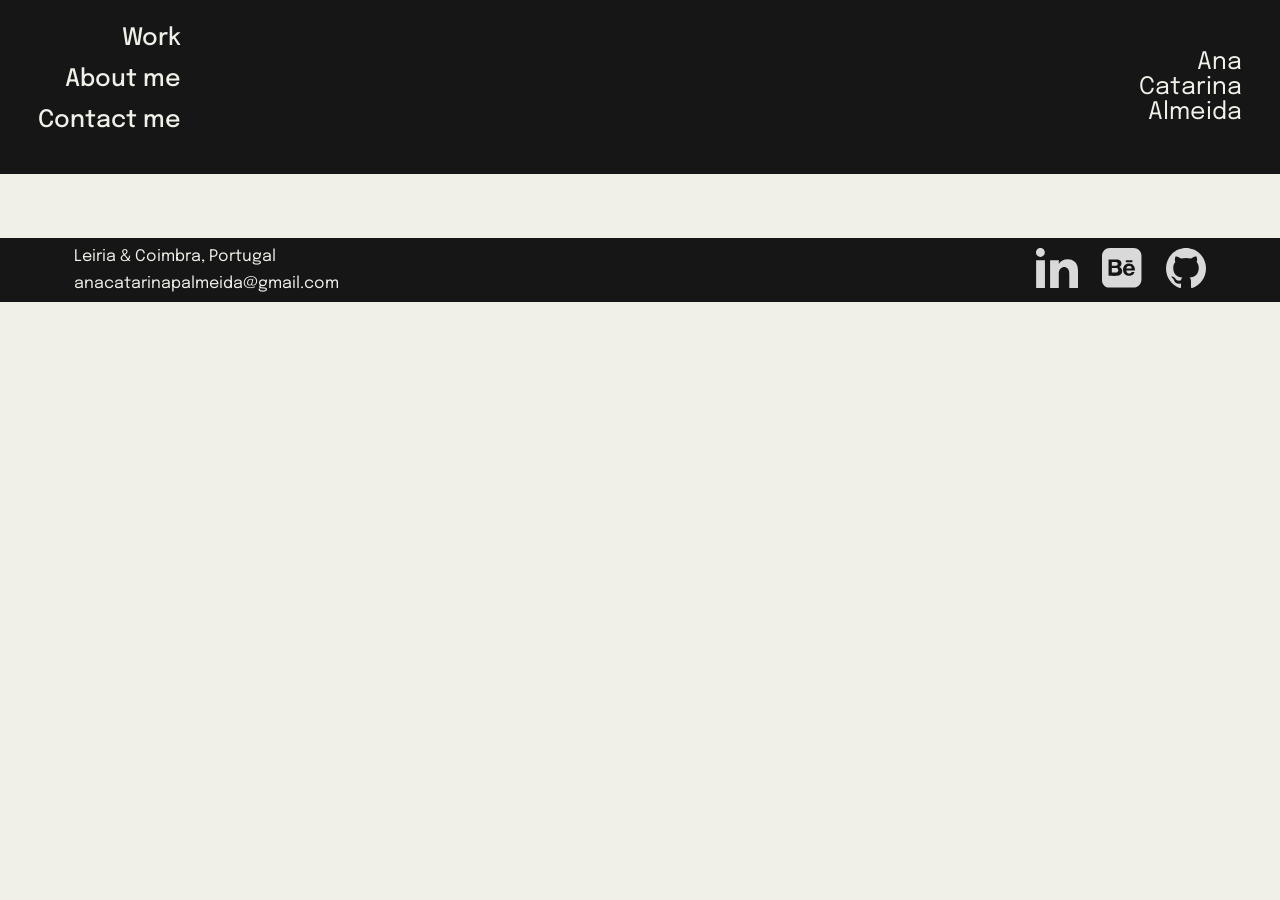
==== nowwhat.html @ 5d39ab45 "paginas adicionadas" ====
<!doctype html>
<html lang="en">

<head>
    <meta name="viewport" content="width=device-width, initial-scale=1" />
    <link rel="preconnect" href="https://fonts.googleapis.com">
    <link rel="preconnect" href="https://fonts.gstatic.com" crossorigin>
    <link href="https://fonts.googleapis.com/css2?family=Epilogue:ital,wght@0,100..900;1,100..900&display=swap"
        rel="stylesheet">

    <link rel=" stylesheet" href="css/common.css">
    <link rel="stylesheet" href="css/nowwhat.css">
    <title> My Website _ Design portfolio </title>
</head>

<body>
    <header>
        <section id="topRow">
            <nav class="menu">
                <a href="index.html#topDM"> Work</a>
                <a href="aboutme.html"> About me</a>
                <a href="nowwhat.html#contactInfo"> Contact me</a>
            </nav>
            <div id="meuNome">
                <p>Ana<br>Catarina<br>Almeida</p>
            </div>
        </section>
    </header>

    <main>



    </main>

    <footer>
        <div id="contactInfo">
            <p>Leiria & Coimbra, Portugal</p>
            <p>anacatarinapalmeida@gmail.com</p>
        </div>
        <div id="icons">
            <img src="imagens/icons/linkedin.svg">
            <img src="imagens/icons/behance.svg">
            <img src="imagens/icons/github.svg">
        </div>
    </footer>

</body>

</html>
---- css/common.css ----
html {
  scroll-behavior: smooth;
}


/* ========================================= barra superior */

body {
    background-color: #F0F0E9;
    margin: 0;
}

header {
    background-color: #161616;
}

#topRow {
    padding: 2% 3%;
    display: flex;
    justify-content: space-between;
}

.menu>a {
    font-family: "Epilogue", sans-serif;
    font-weight: 500;
    font-size: clamp(16px, 2vw, 24px);
    /*valor minimo, xx, valor máximo*/
    text-decoration: none;
    color: #F0F0E9;
    line-height: 1, 5rem;
}

.menu {
    text-align: end;
    display: grid;
}

#meuNome {
    /* width: 17%; */
    min-width: 150;
    text-align: end;
    color: #F0F0E9;
}

#meuNome>p {
    font-size: clamp(16px, 2vw, 24px);

}

p {
    font-family: "Epilogue", sans-serif;
}


/* ========================================= @Design e multimedia */

#topDM {
    display: flex;
    justify-content: center;
    text-align: center;
}

/* ========================================= Footer */

footer{
    background-color: #161616;
    display: flex;
    justify-content: space-between;
    align-items: center;
    padding-left: 5%;
    padding-right: 5%;
    margin-top: 5%;
}

#contactInfo{
    color: #F0F0E9;
}
#contactInfo>p{
    margin: 10px;
}
#icons>img{
    height: 40px;
    padding: 10px;
}
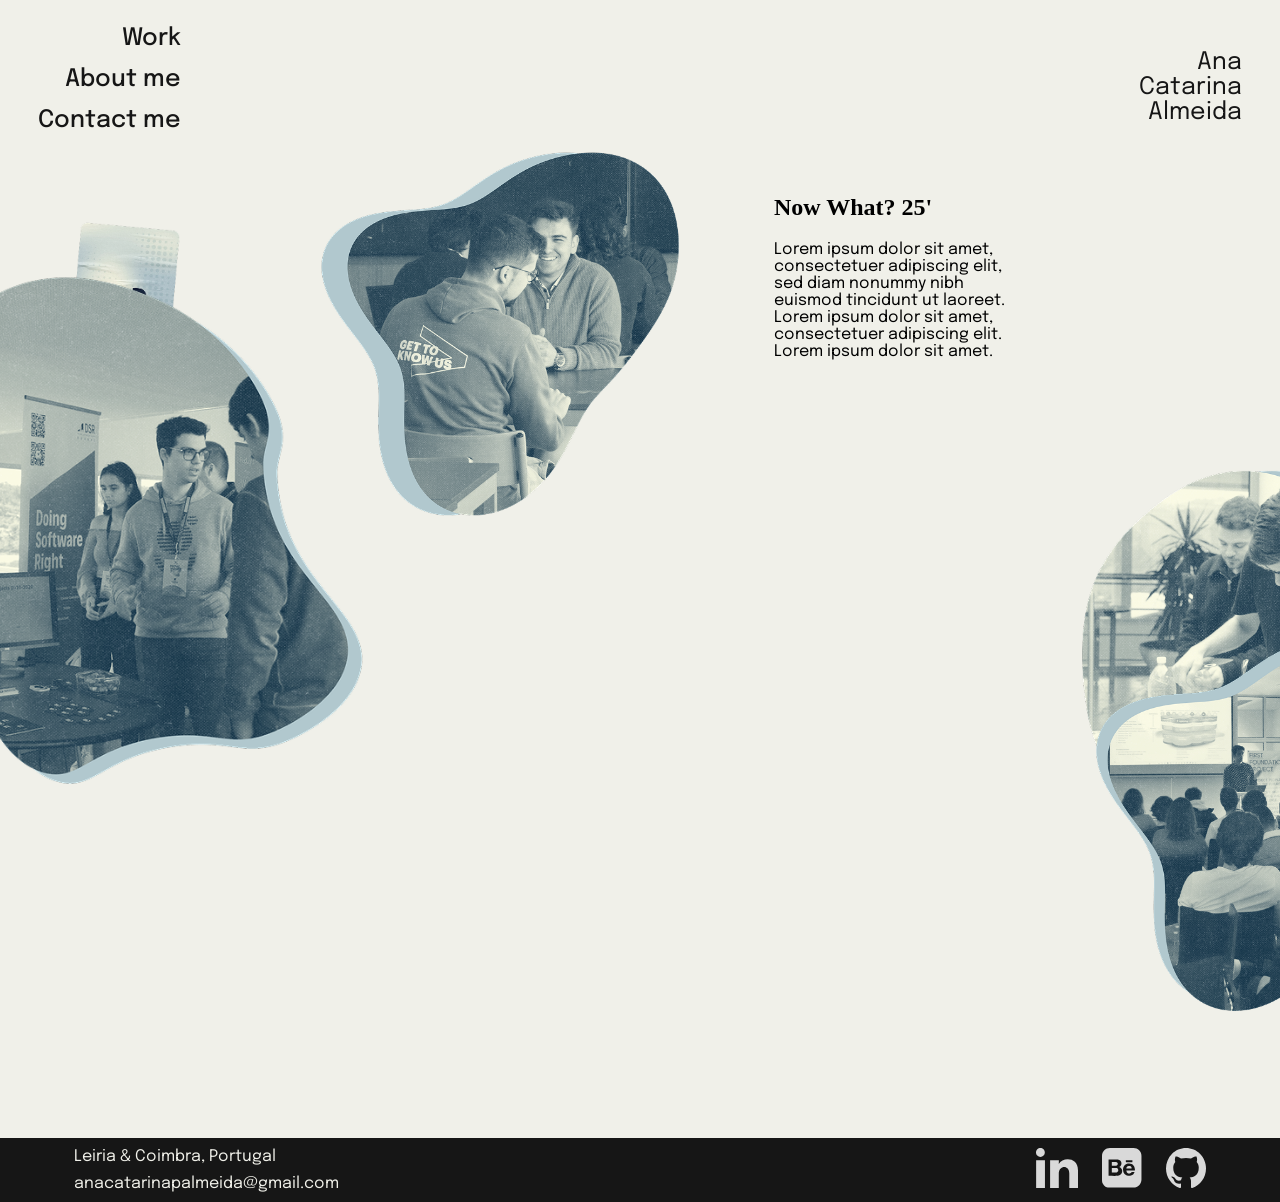
==== commit 10beea62: "imagens + alterações" ====
--- a/nowwhat.html
+++ b/nowwhat.html
@@ -28,8 +28,30 @@
     </header>
 
     <main>
+        <section id="inicio">
+            <div class="imagem"><img src="imagens/nowwhat/inicial1.png" alt="imgNW1"></div>
+            <div class="imagem"><img src="imagens/nowwhat/inicial2.png" alt="imgNW2"></div>
+            <div class="imagem"><img src="imagens/nowwhat/inicial3.png" alt="imgNW3"></div>
+            <div class="imagem"><img src="imagens/nowwhat/inicial4.png" alt="imgNW4"></div>
+            <div class="imagem"><img src="imagens/nowwhat/sticker2.png" alt="sticker2"></div>
 
-
+            <div id="texto">
+                <div id="titulo">
+                    <h1>Now What? 25'</h1>
+                </div>
+                <div id="texto-conteudo">
+                    <p>Lorem ipsum dolor sit amet, consectetuer adipiscing elit, sed diam nonummy nibh euismod tincidunt
+                        ut
+                        laoreet. Lorem ipsum dolor sit amet, consectetuer adipiscing elit.
+                        <br>Lorem ipsum dolor sit amet.
+                    </p>
+                </div>
+            </div>
+            <div id="cores"></div>
+            <div id="tipografia"></div>
+        </section>
+        <section>
+        </section>
 
     </main>
 
--- a/css/common.css
+++ b/css/common.css
@@ -10,9 +10,6 @@
     margin: 0;
 }
 
-header {
-    background-color: #161616;
-}
 
 #topRow {
     padding: 2% 3%;
@@ -26,7 +23,6 @@
     font-size: clamp(16px, 2vw, 24px);
     /*valor minimo, xx, valor máximo*/
     text-decoration: none;
-    color: #F0F0E9;
     line-height: 1, 5rem;
 }
 
@@ -39,7 +35,6 @@
     /* width: 17%; */
     min-width: 150;
     text-align: end;
-    color: #F0F0E9;
 }
 
 #meuNome>p {
--- a/css/nowwhat.css
+++ b/css/nowwhat.css
@@ -0,0 +1,63 @@
+.menu>a {
+    color: #161616;
+}
+
+#meuNome {
+    color: #161616;
+}
+
+
+/* ========================================= Inicio */
+#inicio {
+    display: grid;
+    grid-template-columns: repeat(5, 1fr);
+    grid-template-rows: repeat(6, 1fr);
+    gap: 10px;
+    width: 100%;
+    height: 100vh;
+}
+
+/* =================== imagens */
+.imagem {
+    width: 100%;
+    height: 100%;
+    display: flex;
+    justify-content: center;
+    align-items: center;
+}
+
+
+.imagem img {
+    width: 100%;
+}
+
+
+#inicio>.imagem:nth-child(1) {
+    grid-column: 2 / 4; /* ocupa colunas 2 e 3 */
+    grid-row: 1 / 3; /* ocupa linhas 1 e 2 */
+    position: relative;
+    top: -10%;
+}
+
+#inicio>.imagem:nth-child(2) {
+    grid-column: 1 / 3;
+    grid-row: 2 / 4;
+    position: relative;
+    left: -25%;
+}
+
+#inicio>.imagem:nth-child(3) {
+    grid-column: 5;
+    grid-row: 3 / 5;
+    width: 200%;
+}
+
+#inicio>.imagem:nth-child(4) {
+    grid-column: 5;
+    grid-row: 4 / 6;
+    width: 200%;
+}
+
+/* =================== texto inicial */
+/* =================== cores */
+/* =================== tipografia */
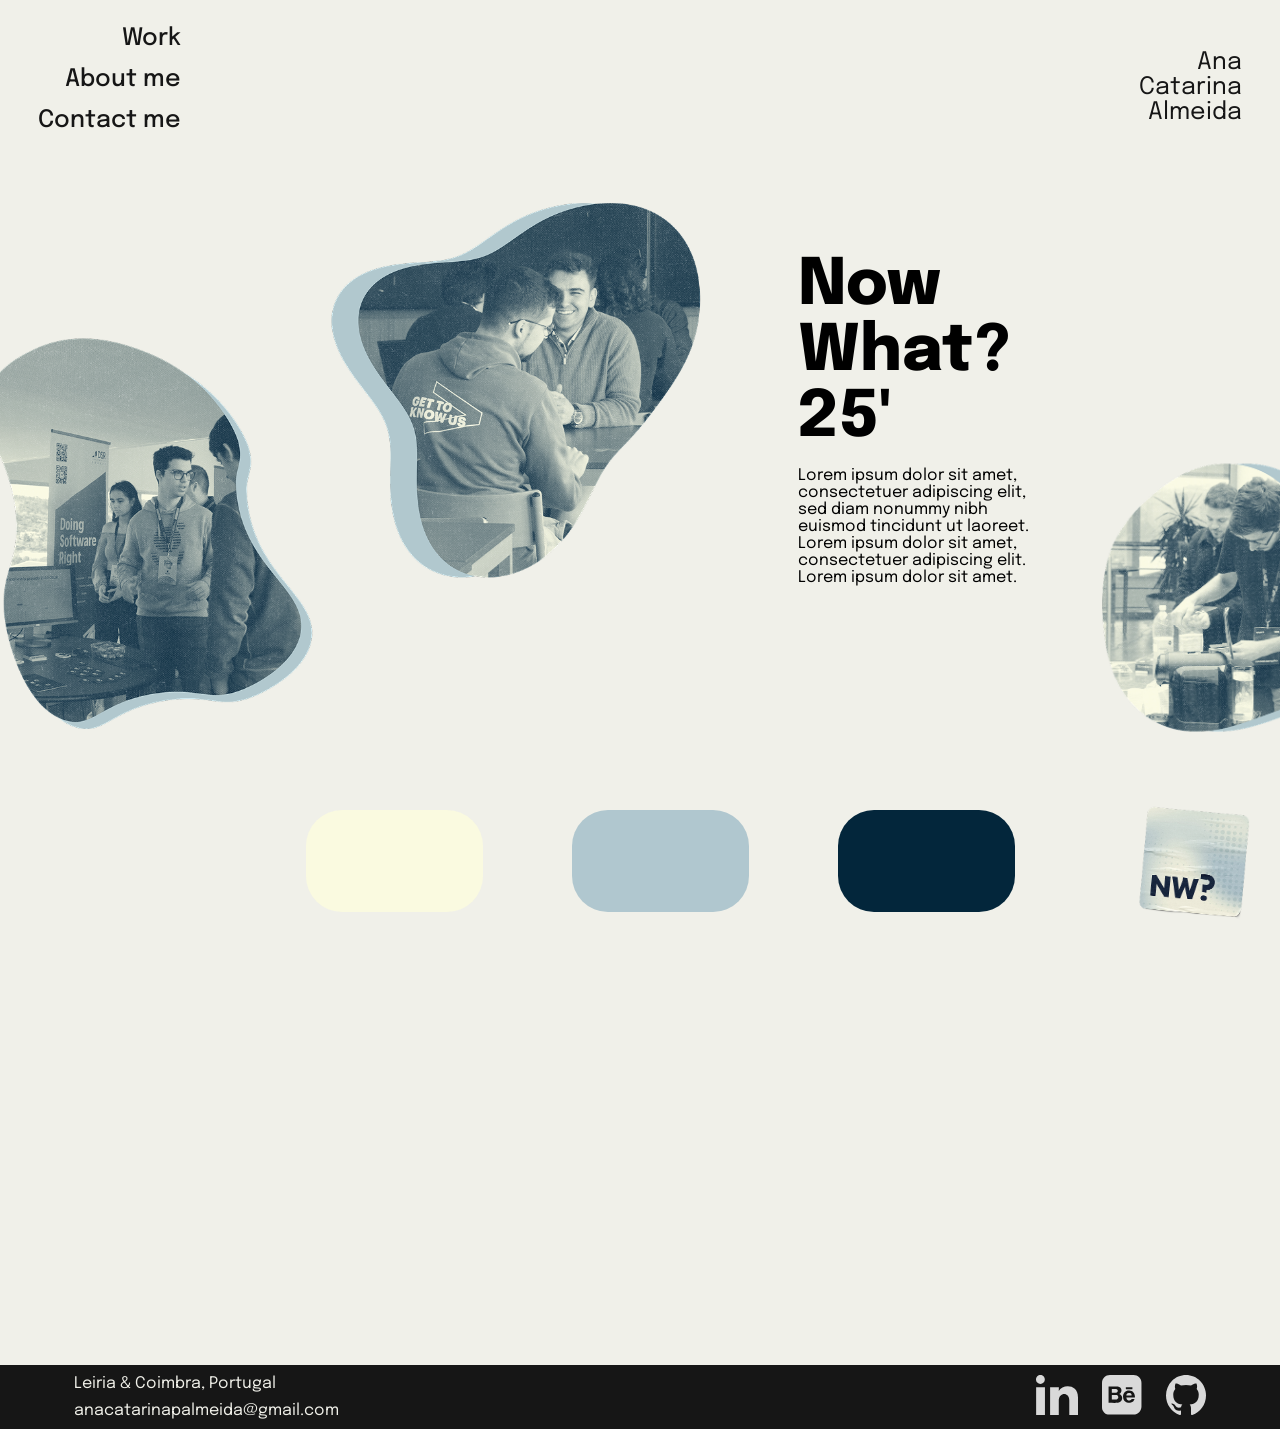
==== commit 44e9ef33: "inicio NW" ====
--- a/nowwhat.html
+++ b/nowwhat.html
@@ -47,7 +47,15 @@
                     </p>
                 </div>
             </div>
-            <div id="cores"></div>
+            <div id="bege">
+                <img src="imagens/nowwhat/cores (1).svg" alt="bege">
+            </div>
+            <div id="azul-claro">
+                <img src="imagens/nowwhat/cores (2).svg" alt="azul claro">
+            </div>
+            <div id="azul-escuro">
+                <img src="imagens/nowwhat/cores (3).svg" alt="azul escuro">
+            </div>
             <div id="tipografia"></div>
         </section>
         <section>
--- a/css/nowwhat.css
+++ b/css/nowwhat.css
@@ -10,11 +10,11 @@
 /* ========================================= Inicio */
 #inicio {
     display: grid;
-    grid-template-columns: repeat(5, 1fr);
-    grid-template-rows: repeat(6, 1fr);
+    grid-template-columns: repeat(5, 20%);
+    grid-template-rows: repeat(6, 16.66%);
     gap: 10px;
-    width: 100%;
-    height: 100vh;
+    overflow: hidden;
+    /* Prevent horizontal scrolling */
 }
 
 /* =================== imagens */
@@ -27,16 +27,12 @@
 }
 
 
-.imagem img {
-    width: 100%;
-}
-
-
 #inicio>.imagem:nth-child(1) {
-    grid-column: 2 / 4; /* ocupa colunas 2 e 3 */
-    grid-row: 1 / 3; /* ocupa linhas 1 e 2 */
+    grid-column: 2 / 4;
+    /* ocupa colunas 2 e 3 */
+    grid-row: 1 / 3;
+    /* ocupa linhas 1 e 2 */
     position: relative;
-    top: -10%;
 }
 
 #inicio>.imagem:nth-child(2) {
@@ -44,20 +40,77 @@
     grid-row: 2 / 4;
     position: relative;
     left: -25%;
+    top: -10%;
+}
+
+#inicio>.imagem:nth-child(2)>img {
+    width: 75%;
 }
 
 #inicio>.imagem:nth-child(3) {
     grid-column: 5;
     grid-row: 3 / 5;
-    width: 200%;
+    width: 100%;
+    max-width: 100%;
+    position: relative;
+    top: -40%;
 }
 
 #inicio>.imagem:nth-child(4) {
+    /* grid-column: 5;
+    grid-row: 4 / 5;
+    width: 100%;
+    max-width: 100%;
+    position: relative;*/
+    display: none;
+}
+
+#inicio>.imagem:nth-child(5){
+    grid-row: 4;
     grid-column: 5;
-    grid-row: 4 / 6;
-    width: 200%;
+}
+
+/* Ensure images don't overflow their containers */
+.imagem img {
+    max-width: 100%;
+    height: auto;
+    object-fit: contain;
 }
 
 /* =================== texto inicial */
+#texto {
+    padding-top: 10%;
+    grid-row: 1;
+    grid-column: 4;
+}
+
+#texto h1 {
+    font-family: Epilogue;
+    font-size: 64px;
+    font-weight: 800;
+    margin-bottom: 5%;
+}
+
 /* =================== cores */
-/* =================== tipografia */+#inicio #bege {
+    grid-column: 2 / 3;
+    display: flex;
+    justify-content: center;
+    align-items: center;
+}
+
+#inicio #azul-claro,
+#inicio #azul-escuro {
+    display: flex;
+    justify-content: center;
+    align-items: center;
+}
+
+#bege img,
+#azul-claro img,
+#azul-escuro img {
+    max-width: 100%;
+    height: auto;
+}
+
+/* =================== tipografia */
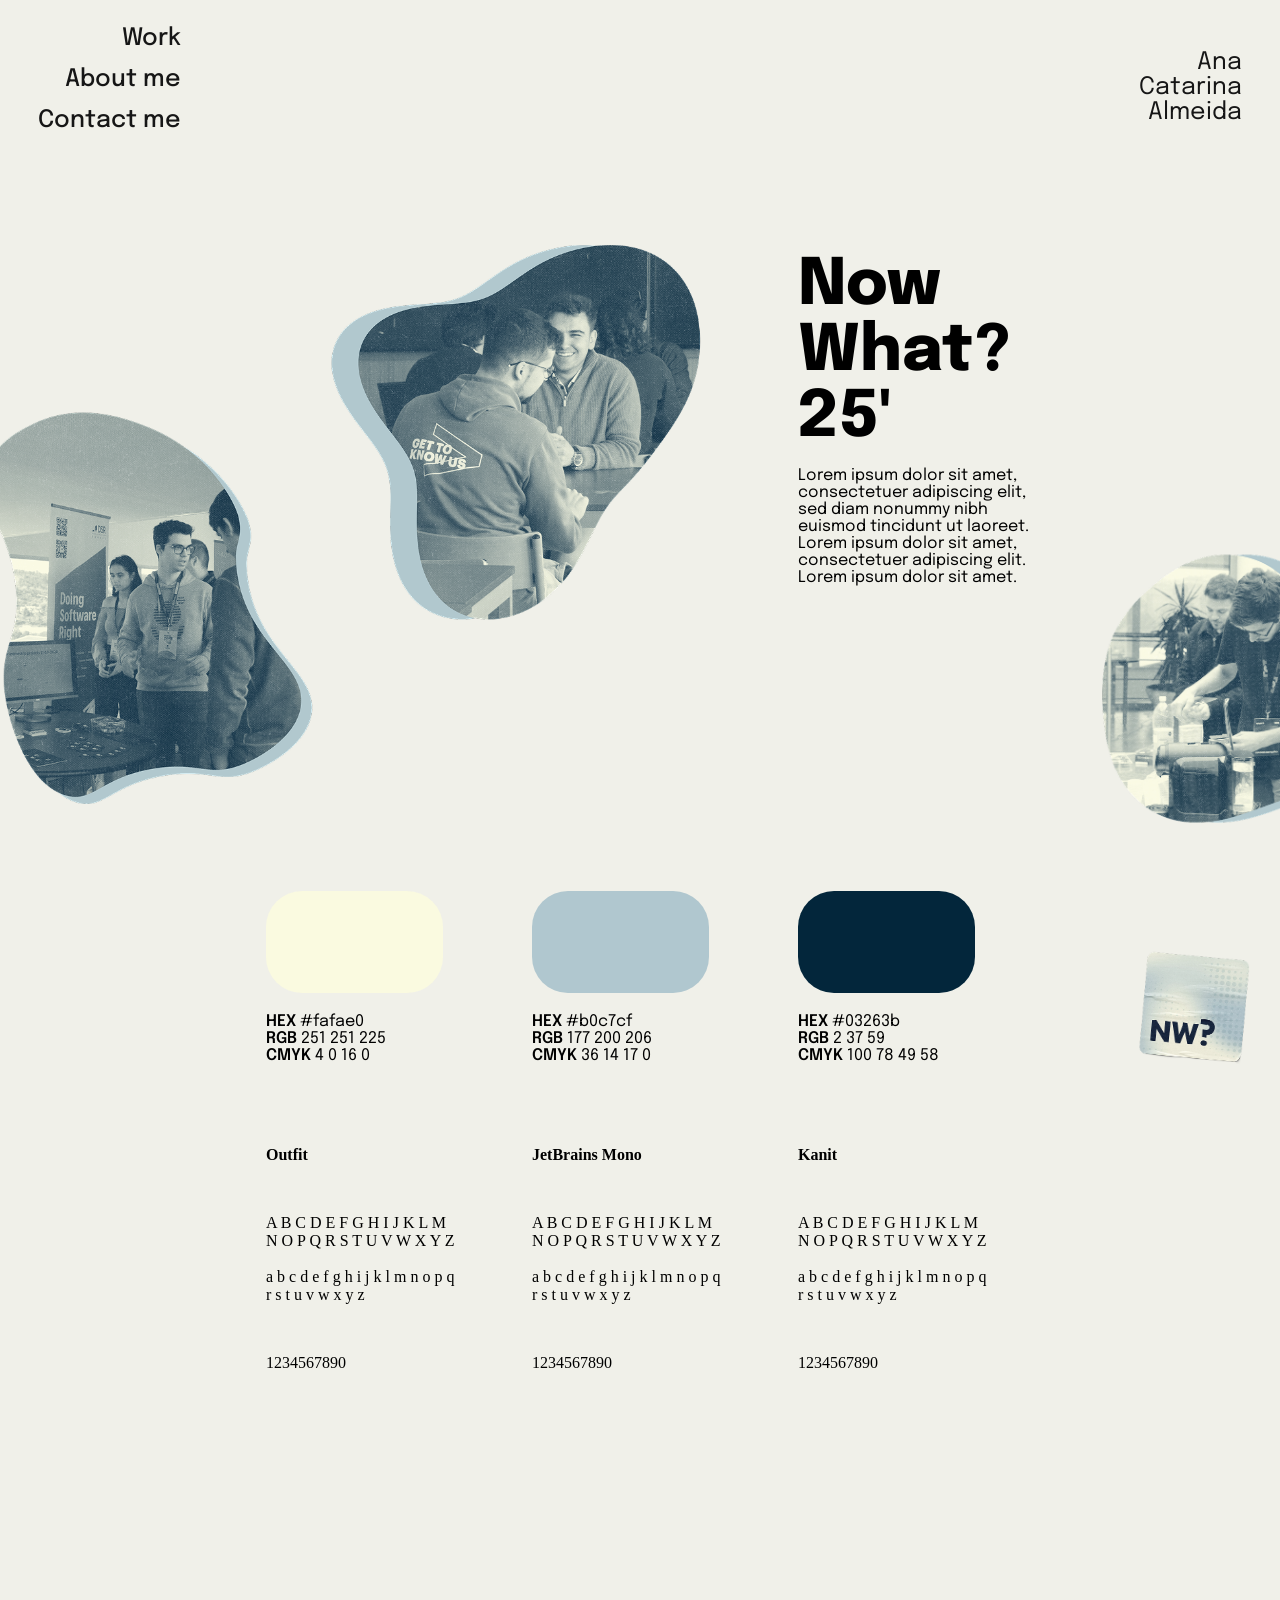
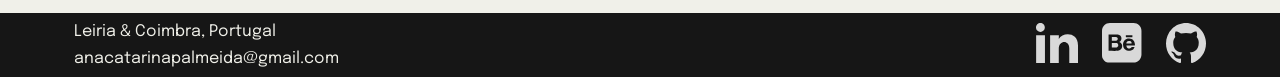
==== commit 56d99689: "+ nw" ====
--- a/nowwhat.html
+++ b/nowwhat.html
@@ -49,14 +49,42 @@
             </div>
             <div id="bege">
                 <img src="imagens/nowwhat/cores (1).svg" alt="bege">
+                <p><span>HEX </span>#fafae0<br><span>RGB </span>251 251 225<br><span>CMYK </span>4 0 16 0<br></p>
             </div>
             <div id="azul-claro">
                 <img src="imagens/nowwhat/cores (2).svg" alt="azul claro">
+                <p><span>HEX </span>#b0c7cf<br><span>RGB </span>177 200 206<br><span>CMYK </span>36 14 17 0<br></p>
             </div>
             <div id="azul-escuro">
                 <img src="imagens/nowwhat/cores (3).svg" alt="azul escuro">
+                <p><span>HEX </span>#03263b<br><span>RGB </span>2 37 59<br><span>CMYK </span>100 78 49 58<br></p>
             </div>
-            <div id="tipografia"></div>
+
+            <div id="outfit">
+                <p>Outfit</p><br>
+                <p>A B C D E F G H I J K L M N O P Q R S T U V W X Y Z <br>
+                    <br>
+                    a b c d e f g h i j k l m n o p q r s t u v w x y z
+                </p><br>
+                <p>1234567890</p>
+            </div>
+            <div id="JetBrains_Mono">
+                <p>JetBrains Mono</p><br>
+                <p>A B C D E F G H I J K L M N O P Q R S T U V W X Y Z <br>
+                    <br>
+                    a b c d e f g h i j k l m n o p q r s t u v w x y z
+                </p><br>
+                <p>1234567890</p>
+            </div>
+            <div id="Kanit">
+                <p>Kanit</p><br>
+                <p>A B C D E F G H I J K L M N O P Q R S T U V W X Y Z <br>
+                    <br>
+                    a b c d e f g h i j k l m n o p q r s t u v w x y z
+                </p><br>
+                <p>1234567890</p>
+            </div>
+            <!-- <div id="tipografia"></div> -->
         </section>
         <section>
         </section>
--- a/css/nowwhat.css
+++ b/css/nowwhat.css
@@ -11,7 +11,7 @@
 #inicio {
     display: grid;
     grid-template-columns: repeat(5, 20%);
-    grid-template-rows: repeat(6, 16.66%);
+    grid-template-rows: repeat(5, 16.66%);
     gap: 10px;
     overflow: hidden;
     /* Prevent horizontal scrolling */
@@ -94,23 +94,44 @@
 /* =================== cores */
 #inicio #bege {
     grid-column: 2 / 3;
-    display: flex;
-    justify-content: center;
-    align-items: center;
 }
 
-#inicio #azul-claro,
-#inicio #azul-escuro {
-    display: flex;
-    justify-content: center;
-    align-items: center;
+#inicio #bege span{
+    font-weight: 600;
 }
-
-#bege img,
-#azul-claro img,
-#azul-escuro img {
-    max-width: 100%;
-    height: auto;
+#inicio #azul-claro span{
+    font-weight: 600;
+}
+#inicio #azul-escuro span{
+    font-weight: 600;
 }
 
 /* =================== tipografia */
+#inicio #outfit{
+    grid-column: 2 / 3;
+    width: 75%;
+}
+#JetBrains_Mono, #Kanit{
+    width: 75%;
+}
+/* ====== */
+#inicio #outfit p{
+    font-family: Outfit;
+}
+#inicio #outfit p:nth-child(1){
+    font-weight: 600;
+}
+/* ====== */
+#inicio #JetBrains_Mono p{
+    font-family: "JetBrains Mono";
+}
+#inicio #JetBrains_Mono p:nth-child(1){
+    font-weight: 600;
+}
+/* ====== */
+#inicio #Kanit p{
+    font-family: Kanit;
+}
+#inicio #Kanit p:nth-child(1){
+    font-weight: 600;
+}
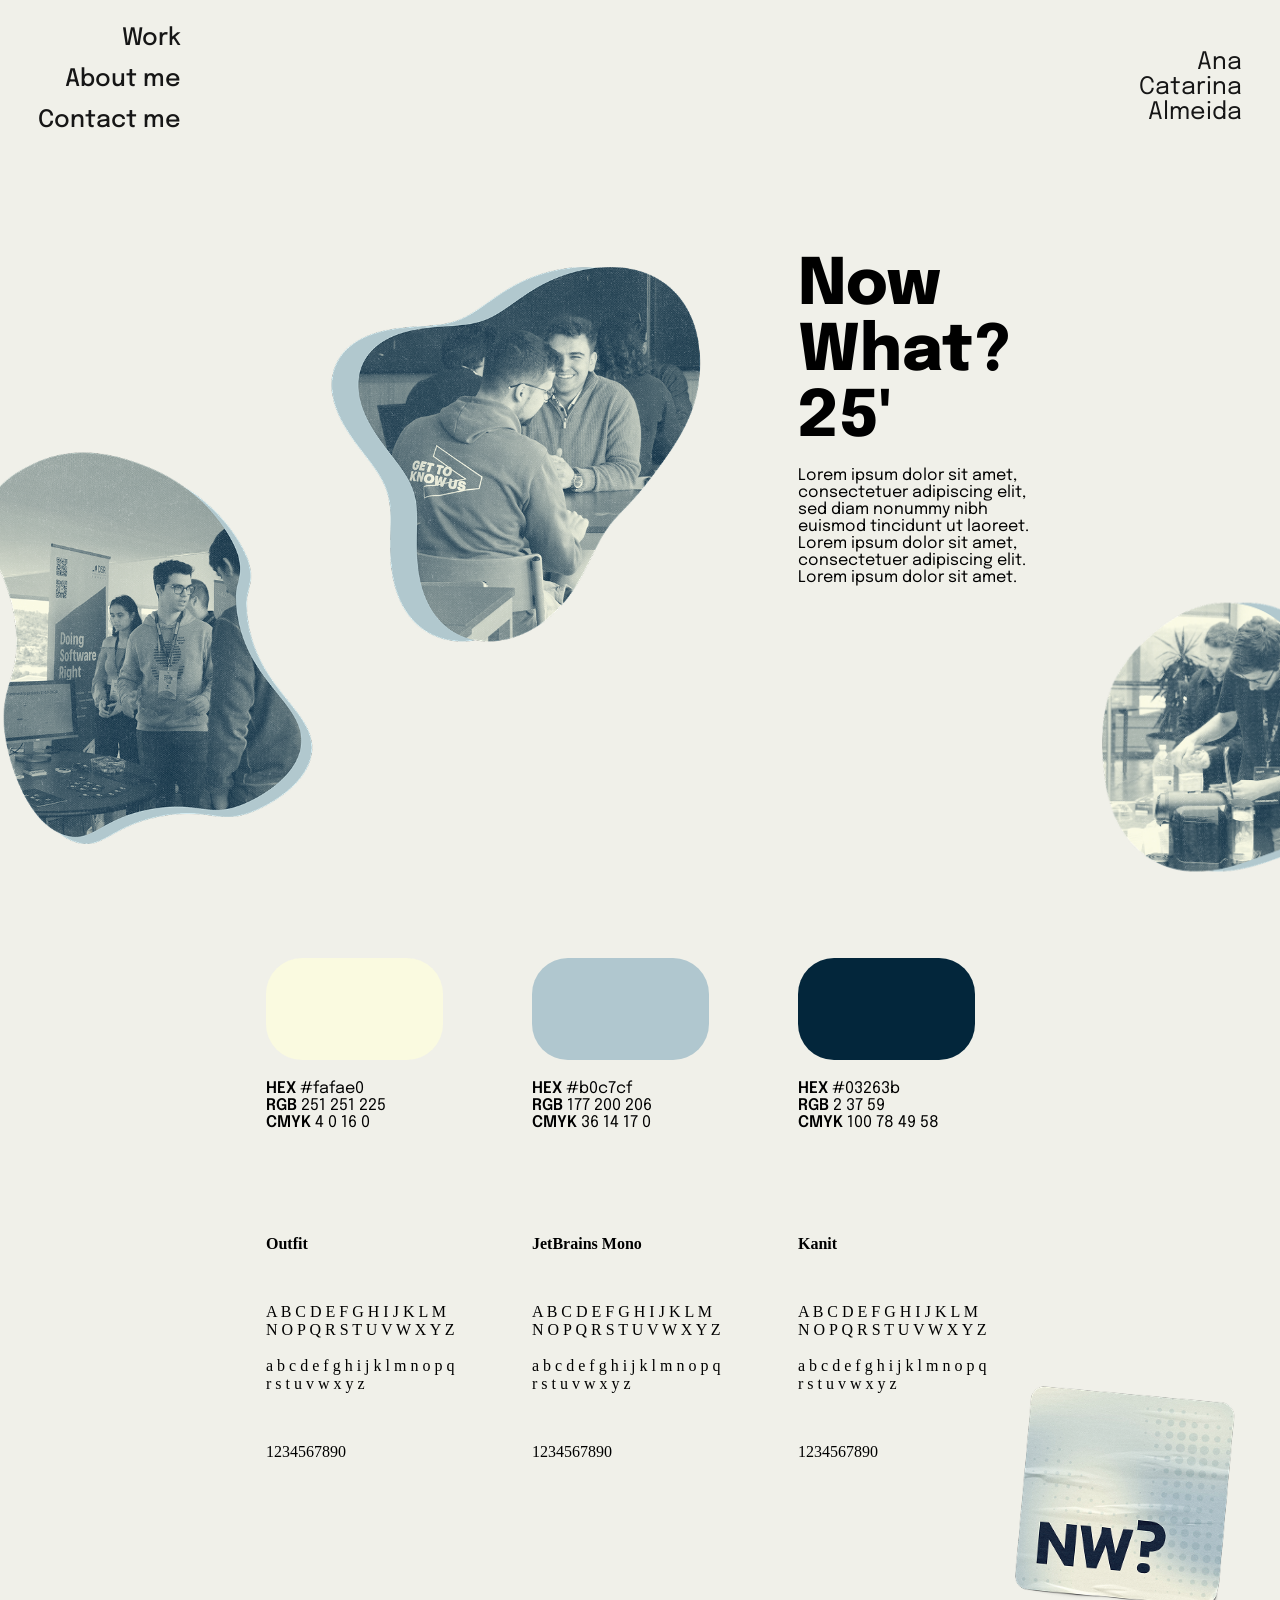
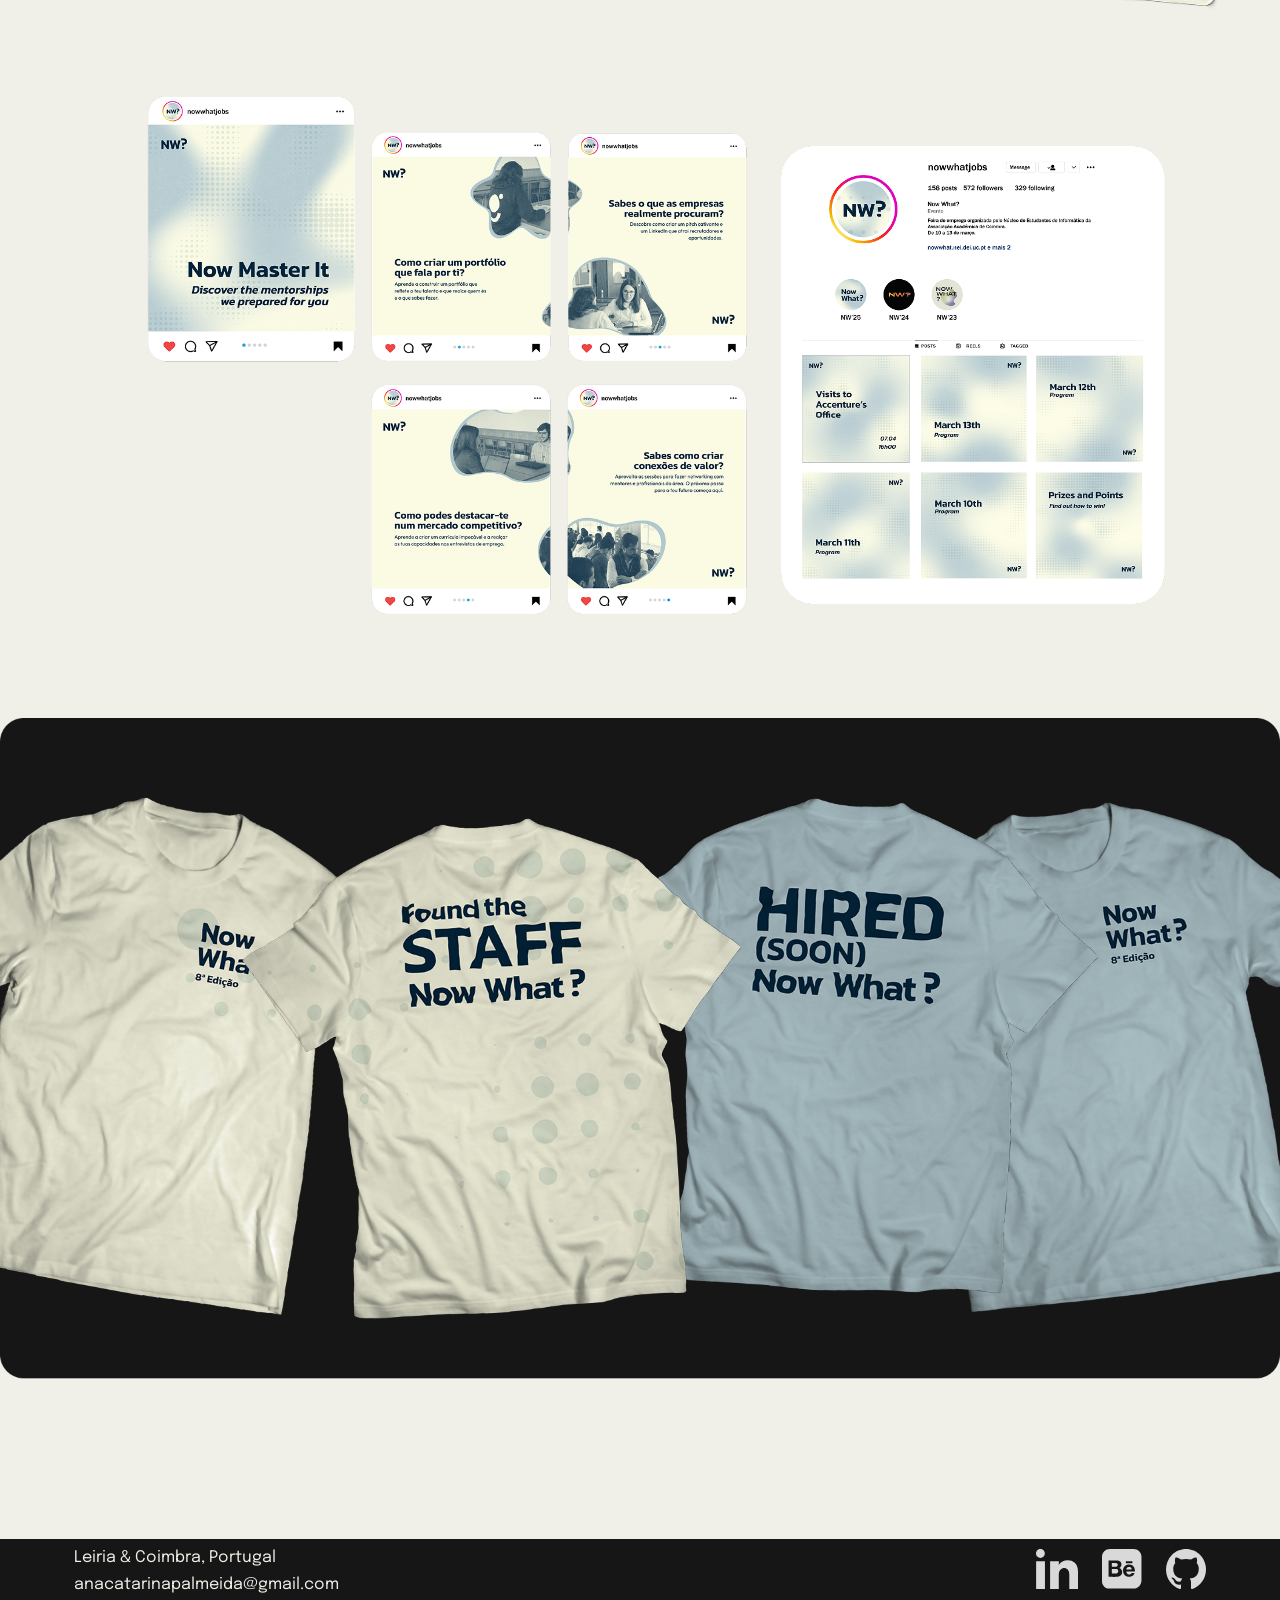
==== commit 35f96b61: "+ alterações, continuação" ====
--- a/nowwhat.html
+++ b/nowwhat.html
@@ -10,7 +10,7 @@
 
     <link rel=" stylesheet" href="css/common.css">
     <link rel="stylesheet" href="css/nowwhat.css">
-    <title> My Website _ Design portfolio </title>
+    <title> Design portfolio </title>
 </head>
 
 <body>
@@ -86,7 +86,12 @@
             </div>
             <!-- <div id="tipografia"></div> -->
         </section>
-        <section>
+        <section id="imagens1">
+            <img src="imagens/nowwhat/pubs.png">
+            <img src="imagens/nowwhat/feedNW.png">
+        </section>
+        <section id="tshirts">
+            <img src="imagens/nowwhat/tshirts.png">
         </section>
 
     </main>
--- a/css/nowwhat.css
+++ b/css/nowwhat.css
@@ -66,8 +66,12 @@
 }
 
 #inicio>.imagem:nth-child(5){
-    grid-row: 4;
+    grid-row: 5;
     grid-column: 5;
+    width: 200%;
+    position: relative;
+    bottom: -150px;
+    right: 200px;
 }
 
 /* Ensure images don't overflow their containers */
@@ -134,4 +138,29 @@
 }
 #inicio #Kanit p:nth-child(1){
     font-weight: 600;
+}
+
+
+/* ========================================= imagens 1 */
+#imagens1{
+    display: flex;
+    justify-content: center;
+    gap: 2%;
+}
+
+#imagens1 img{
+    width: 50%;
+    height: 50%;
+}
+
+#imagens1 img:last-child{
+    width: 30%;
+    padding-top: 5%;
+}
+
+/* ========================================= tshirts */
+#tshirts img{
+    width: 100%;
+    margin-top: 5%;
+    margin-bottom: 5%;
 }
